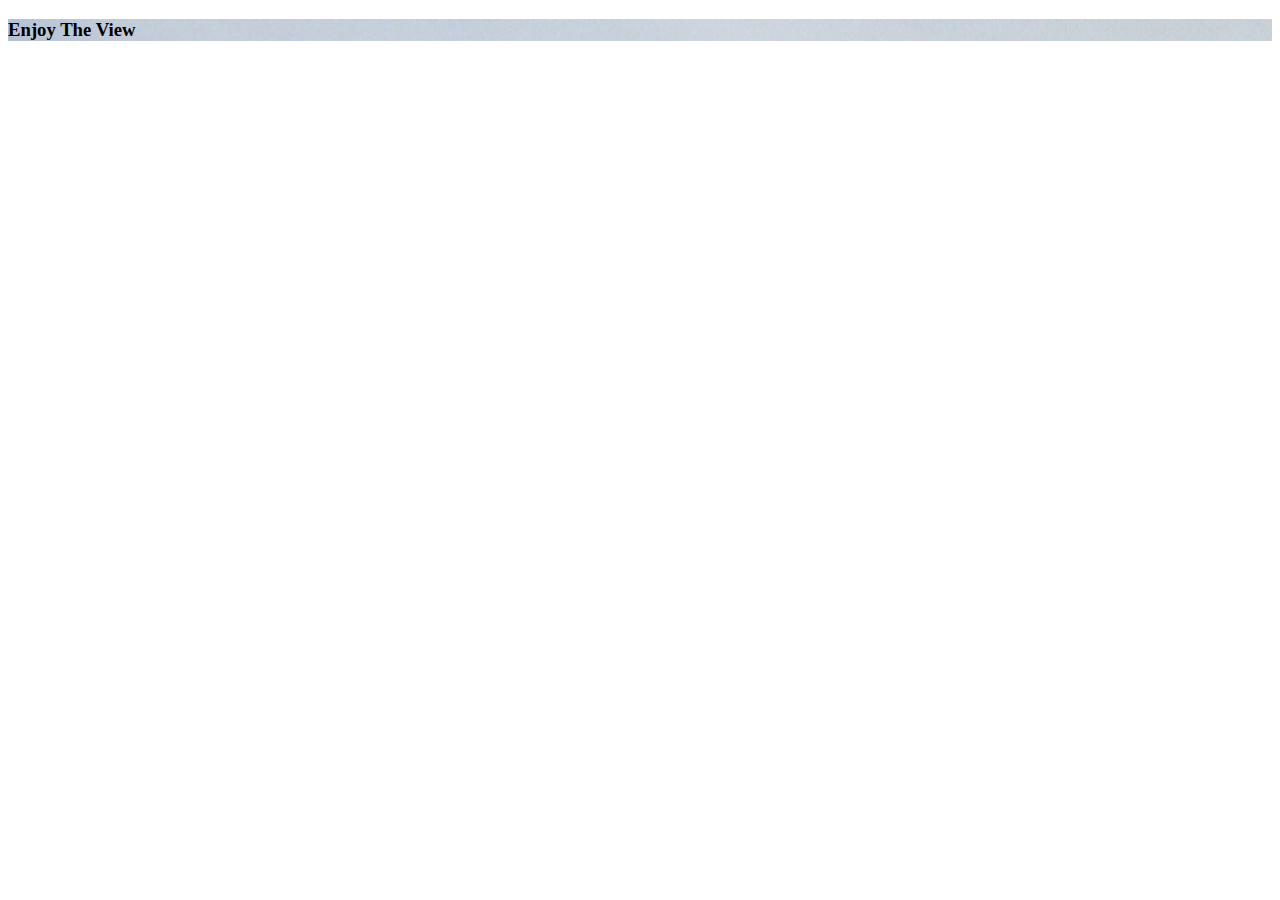
==== expanding.html @ a8f5b9f0 "Thu, Feb 29, 2024, 1:50 PM -08:00" ====
<!DOCTYPE html>
<html lang="en">
    <head>
        <title>Expanding</title>
    </head>
    <body>
        <div>
            <div style="background-image: url('css/images/cloudy_mountains.jpg')">
                <h3>Enjoy The View</h3>
            </div>
        </div>
    </body>
</html>
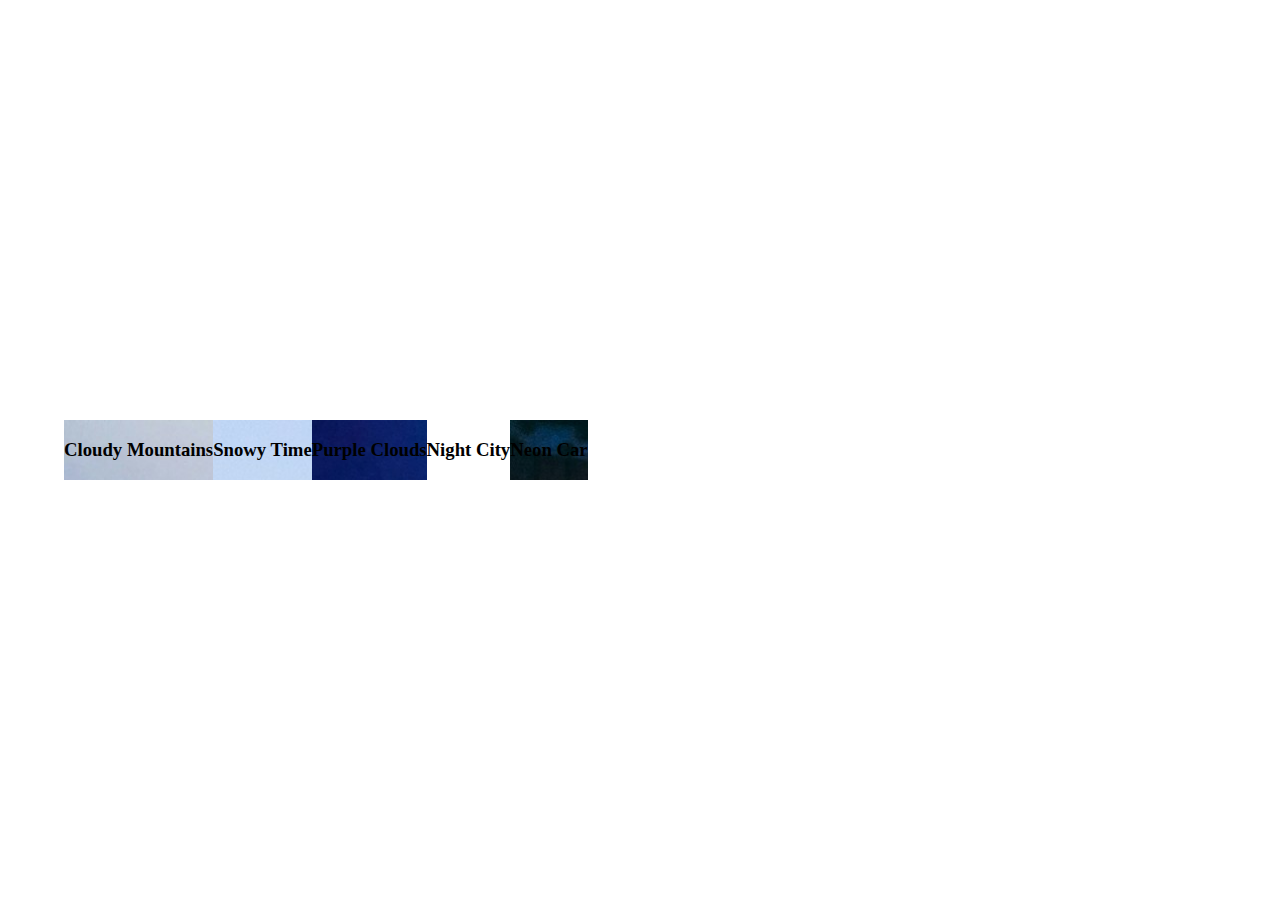
==== commit b4095d39: "Thu, Feb 29, 2024, 1:57 PM -08:00" ====
--- a/expanding.html
+++ b/expanding.html
@@ -2,11 +2,24 @@
 <html lang="en">
     <head>
         <title>Expanding</title>
+        <link rel="stylesheet" href="css/expanding.css">
     </head>
     <body>
-        <div>
+        <div class="container">
             <div style="background-image: url('css/images/cloudy_mountains.jpg')">
-                <h3>Enjoy The View</h3>
+                <h3>Cloudy Mountains</h3>
+            </div>
+            <div style="background-image: url('css/images/ski_lift.jpg')">
+                <h3>Snowy Time</h3>
+            </div>
+            <div style="background-image: url('css/images/purple_clouds.jpg')">
+                <h3>Purple Clouds</h3>
+            </div>
+            <div style="background-image: url('css/images/night_city.jpg')">
+                <h3>Night City</h3>
+            </div>
+            <div style="background-image: url('css/images/neon_car.jpg')">
+                <h3>Neon Car</h3>
             </div>
         </div>
     </body>
--- a/css/expanding.css
+++ b/css/expanding.css
@@ -0,0 +1,14 @@
+
+
+body {
+    height: 100vh;
+    display: flex;
+    align-items: center;
+    justify-content: center;
+    margin: 0;
+}
+
+.container {
+    width: 90vw;
+    display: flex;
+}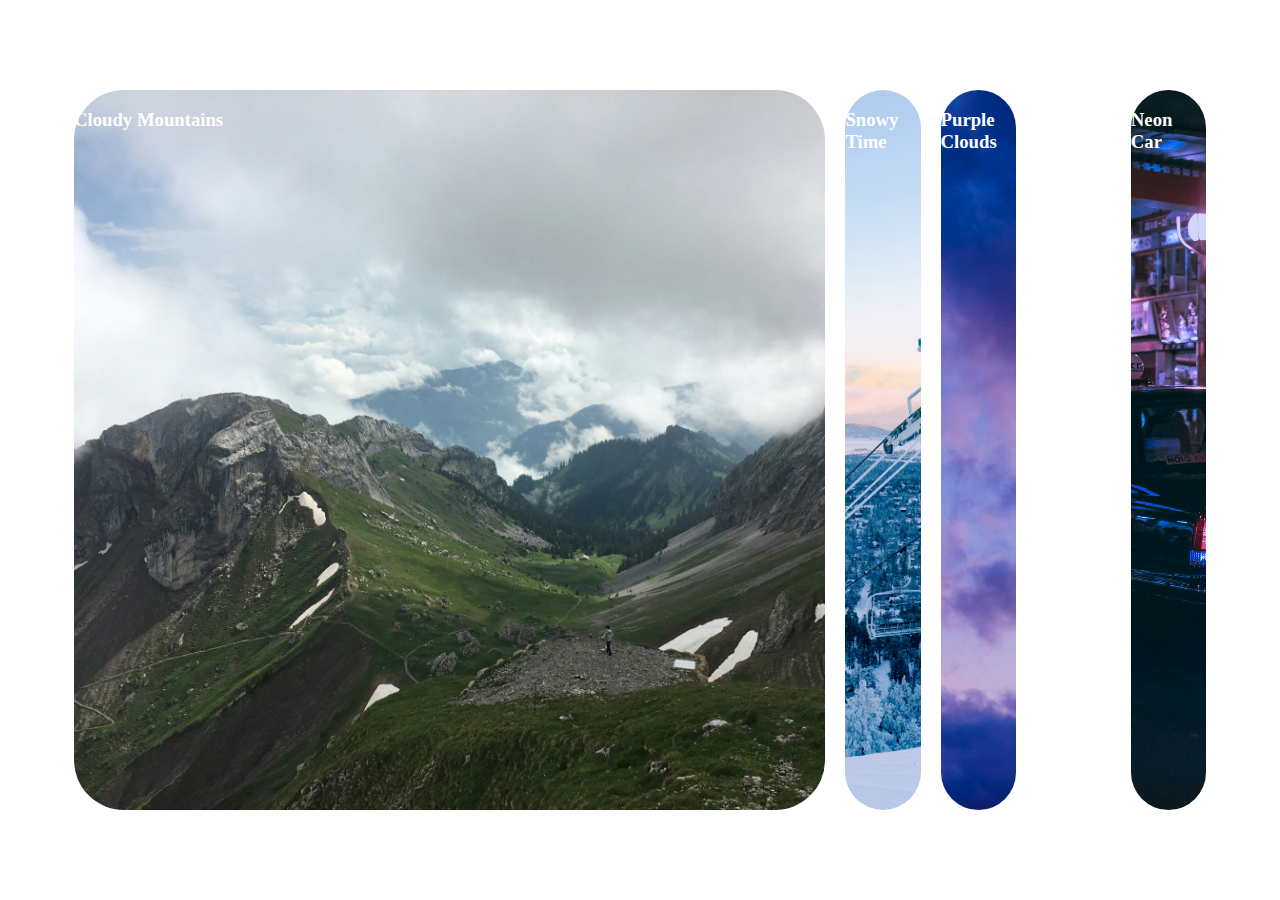
==== commit 254093d6: "Thu, Feb 29, 2024, 2:04 PM -08:00" ====
--- a/expanding.html
+++ b/expanding.html
@@ -6,19 +6,19 @@
     </head>
     <body>
         <div class="container">
-            <div style="background-image: url('css/images/cloudy_mountains.jpg')">
+            <div class="panel active" style="background-image: url('css/images/cloudy_mountains.jpg')">
                 <h3>Cloudy Mountains</h3>
             </div>
-            <div style="background-image: url('css/images/ski_lift.jpg')">
+            <div class="panel" style="background-image: url('css/images/ski_lift.jpg')">
                 <h3>Snowy Time</h3>
             </div>
-            <div style="background-image: url('css/images/purple_clouds.jpg')">
+            <div class="panel" style="background-image: url('css/images/purple_clouds.jpg')">
                 <h3>Purple Clouds</h3>
             </div>
-            <div style="background-image: url('css/images/night_city.jpg')">
+            <div class="panel" style="background-image: url('css/images/night_city.jpg')">
                 <h3>Night City</h3>
             </div>
-            <div style="background-image: url('css/images/neon_car.jpg')">
+            <div class="panel" style="background-image: url('css/images/neon_car.jpg')">
                 <h3>Neon Car</h3>
             </div>
         </div>
--- a/css/expanding.css
+++ b/css/expanding.css
@@ -1,4 +1,6 @@
-
+* {
+    box-sizing: border-box;
+}
 
 body {
     height: 100vh;
@@ -11,4 +13,20 @@
 .container {
     width: 90vw;
     display: flex;
+}
+
+.panel {
+    background-size: cover;
+    background-position: center;
+    background-repeat: no-repeat;
+    height: 80vh;
+    border-radius: 50px;
+    color: white;
+    cursor: pointer;
+    flex: 0.5;
+    margin: 10px;
+}
+
+.panel.active {
+    flex: 5;
 }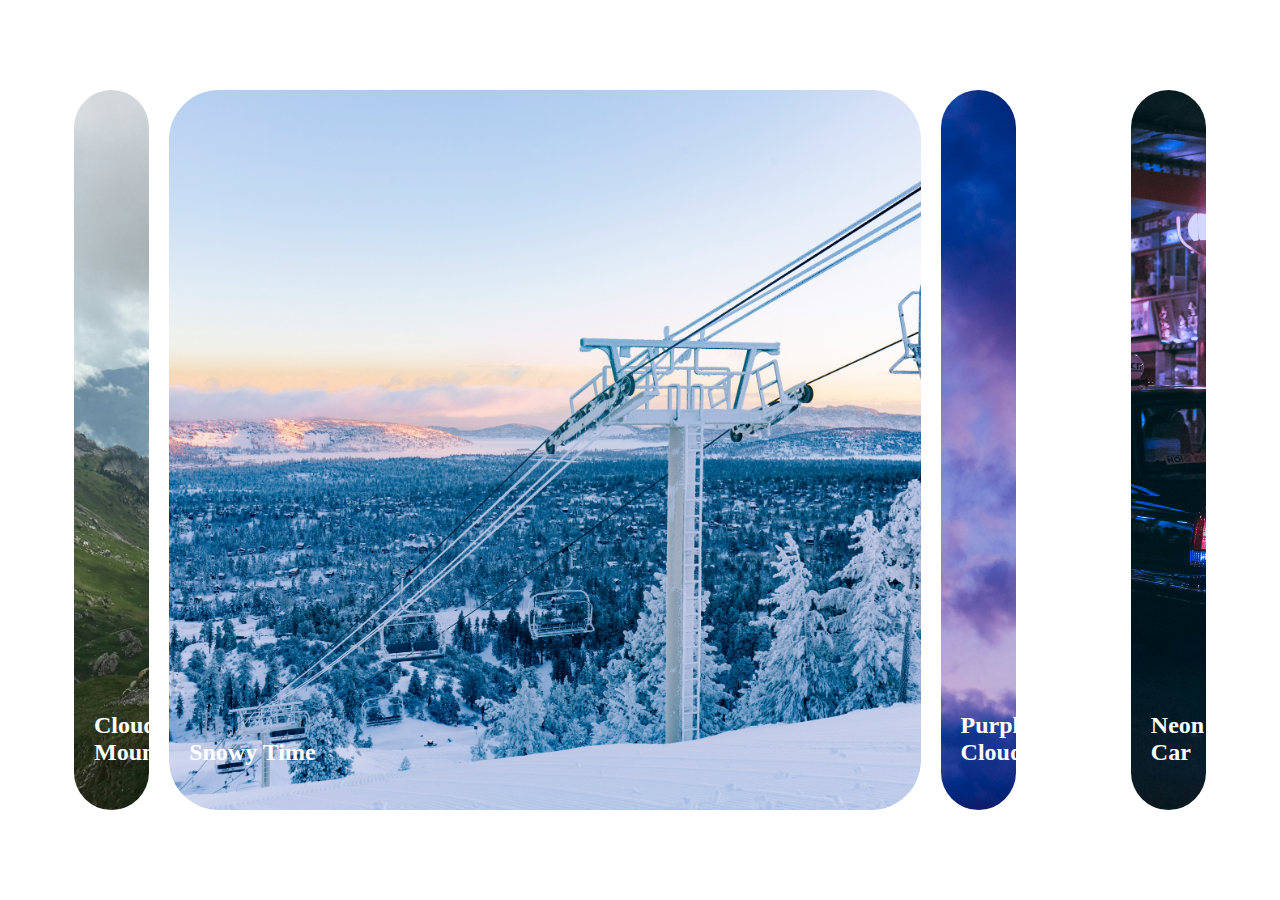
==== commit e201b17a: "Thu, Feb 29, 2024, 2:07 PM -08:00" ====
--- a/expanding.html
+++ b/expanding.html
@@ -6,10 +6,10 @@
     </head>
     <body>
         <div class="container">
-            <div class="panel active" style="background-image: url('css/images/cloudy_mountains.jpg')">
+            <div class="panel" style="background-image: url('css/images/cloudy_mountains.jpg')">
                 <h3>Cloudy Mountains</h3>
             </div>
-            <div class="panel" style="background-image: url('css/images/ski_lift.jpg')">
+            <div class="panel active" style="background-image: url('css/images/ski_lift.jpg')">
                 <h3>Snowy Time</h3>
             </div>
             <div class="panel" style="background-image: url('css/images/purple_clouds.jpg')">
--- a/css/expanding.css
+++ b/css/expanding.css
@@ -25,8 +25,16 @@
     cursor: pointer;
     flex: 0.5;
     margin: 10px;
+    position: relative;
 }
 
 .panel.active {
     flex: 5;
-}+}
+
+.panel h3 {
+    font-size: 24px;
+    position: absolute;
+    bottom: 20px;
+    left: 20px;
+}
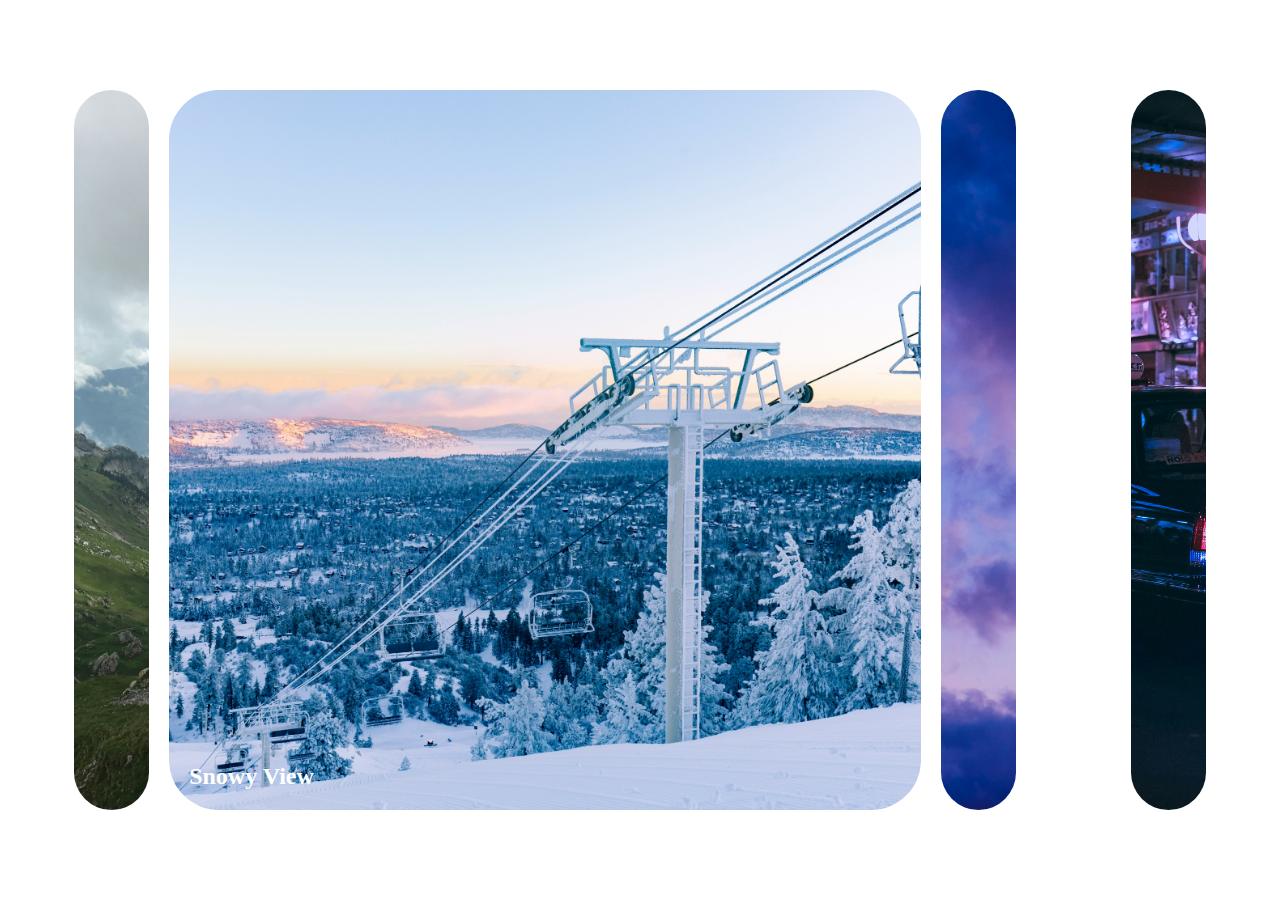
==== commit de790353: "Thu, Feb 29, 2024, 2:09 PM -08:00" ====
--- a/expanding.html
+++ b/expanding.html
@@ -10,7 +10,7 @@
                 <h3>Cloudy Mountains</h3>
             </div>
             <div class="panel active" style="background-image: url('css/images/ski_lift.jpg')">
-                <h3>Snowy Time</h3>
+                <h3>Snowy View</h3>
             </div>
             <div class="panel" style="background-image: url('css/images/purple_clouds.jpg')">
                 <h3>Purple Clouds</h3>
--- a/css/expanding.css
+++ b/css/expanding.css
@@ -37,4 +37,10 @@
     position: absolute;
     bottom: 20px;
     left: 20px;
+    margin: 0;
+    opacity: 0;
 }
+
+.panel.active h3 {
+    opacity: 1;
+}
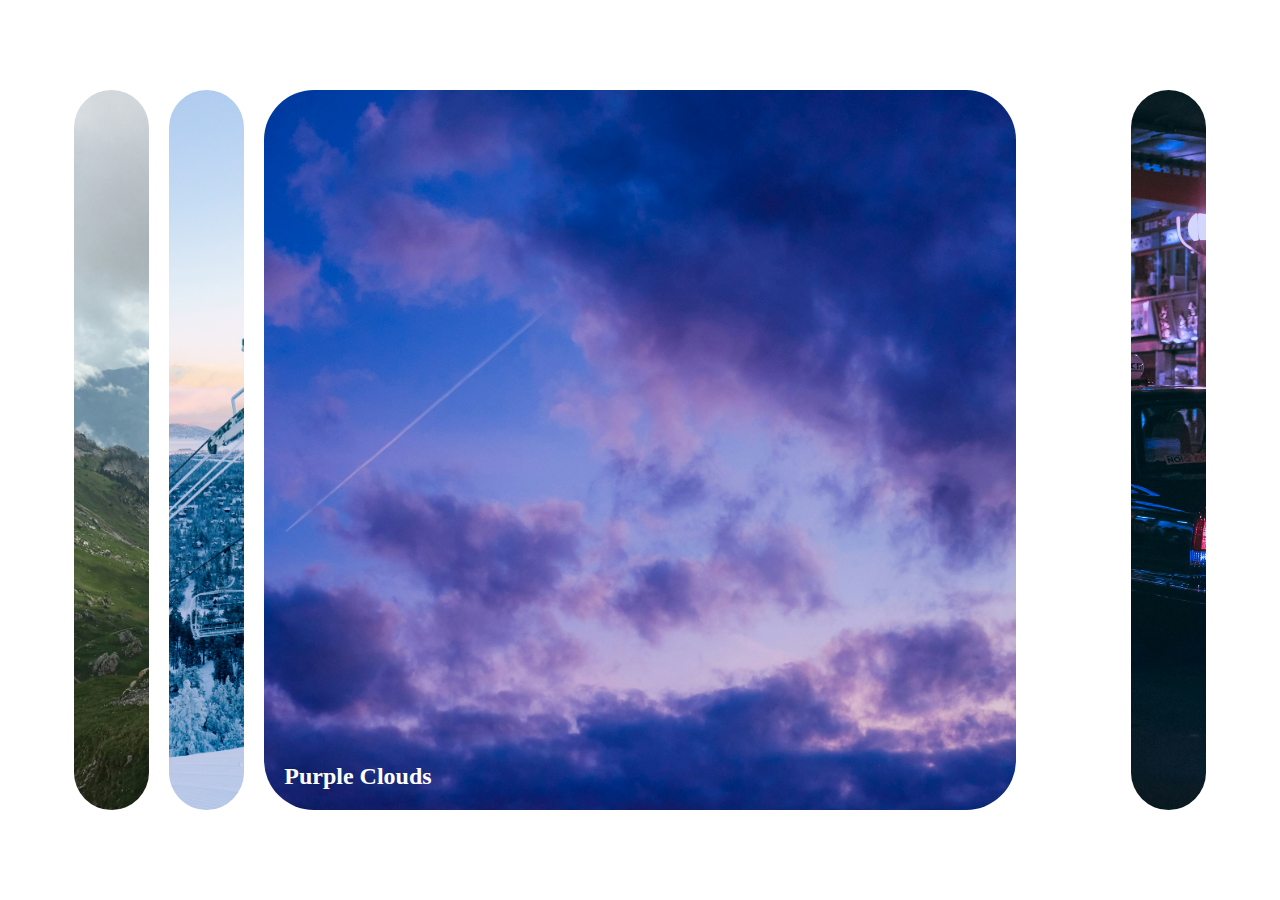
==== commit 7b93696b: "Thu, Feb 29, 2024, 2:10 PM -08:00" ====
--- a/expanding.html
+++ b/expanding.html
@@ -9,10 +9,10 @@
             <div class="panel" style="background-image: url('css/images/cloudy_mountains.jpg')">
                 <h3>Cloudy Mountains</h3>
             </div>
-            <div class="panel active" style="background-image: url('css/images/ski_lift.jpg')">
+            <div class="panel" style="background-image: url('css/images/ski_lift.jpg')">
                 <h3>Snowy View</h3>
             </div>
-            <div class="panel" style="background-image: url('css/images/purple_clouds.jpg')">
+            <div class="panel active" style="background-image: url('css/images/purple_clouds.jpg')">
                 <h3>Purple Clouds</h3>
             </div>
             <div class="panel" style="background-image: url('css/images/night_city.jpg')">
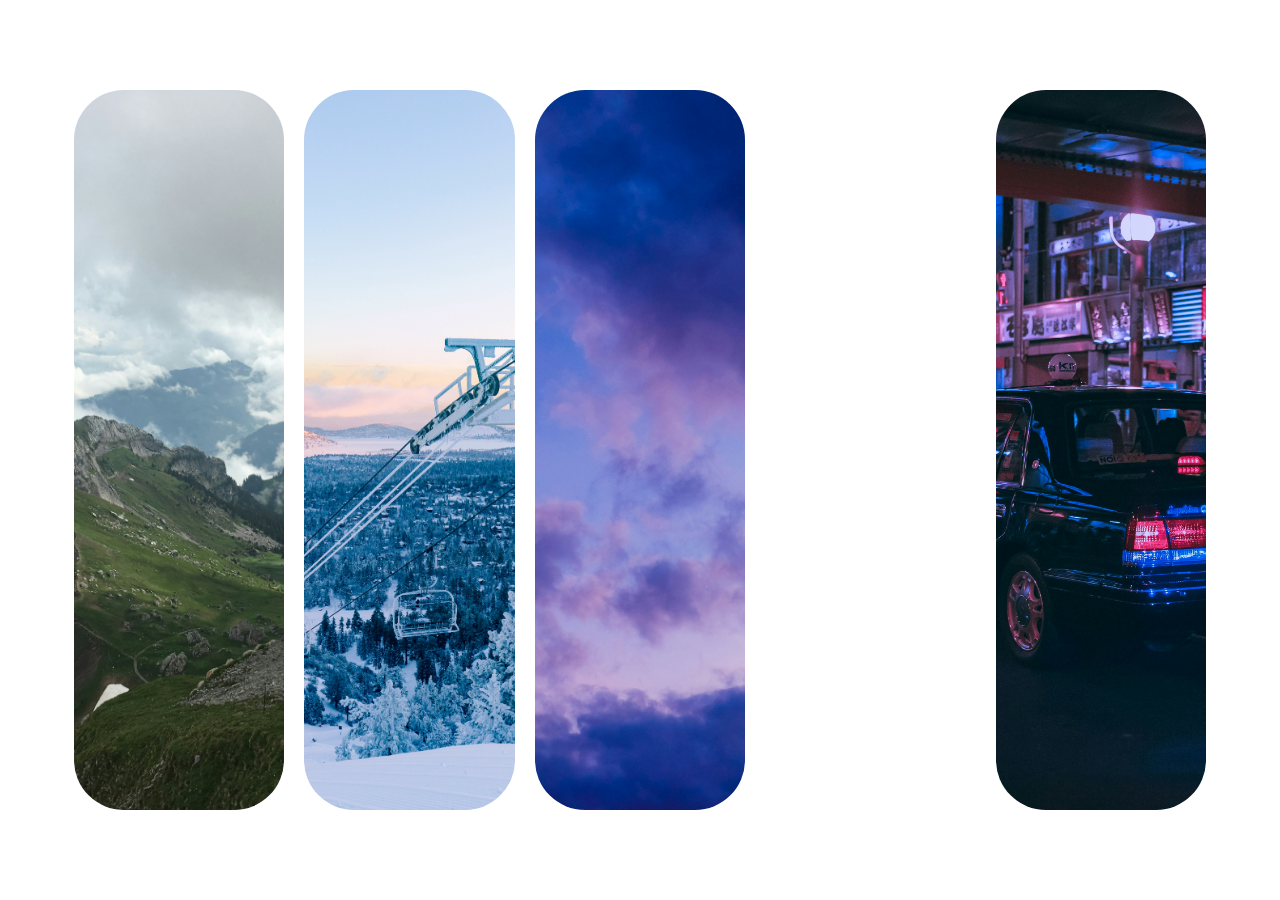
==== commit 6a9f72f0: "Thu, Feb 29, 2024, 2:24 PM -08:00" ====
--- a/expanding.html
+++ b/expanding.html
@@ -12,7 +12,7 @@
             <div class="panel" style="background-image: url('css/images/ski_lift.jpg')">
                 <h3>Snowy View</h3>
             </div>
-            <div class="panel active" style="background-image: url('css/images/purple_clouds.jpg')">
+            <div class="panel" style="background-image: url('css/images/purple_clouds.jpg')">
                 <h3>Purple Clouds</h3>
             </div>
             <div class="panel" style="background-image: url('css/images/night_city.jpg')">
@@ -23,4 +23,6 @@
             </div>
         </div>
     </body>
+
+    <script src="js/expanding.js"></script>
 </html>
--- a/css/expanding.css
+++ b/css/expanding.css
@@ -1,3 +1,6 @@
+@import url('https://fonts.googleapis.com/css2?family=Mulish:ital,wght@0,200..1000;1,200..1000&display=swap')
+
+
 * {
     box-sizing: border-box;
 }
@@ -8,6 +11,7 @@
     align-items: center;
     justify-content: center;
     margin: 0;
+    font-family: 'Mulish', sans-serif;
 }
 
 .container {
@@ -44,3 +48,16 @@
 .panel.active h3 {
     opacity: 1;
 }
+
+
+@media (max-width: 480px) {
+    .panel:nth-of-type(4){
+        display: none;
+    }
+    .panel:nth-of-type(5){
+        display: none;
+    }
+    .container{
+        width: 100vw;
+    }
+}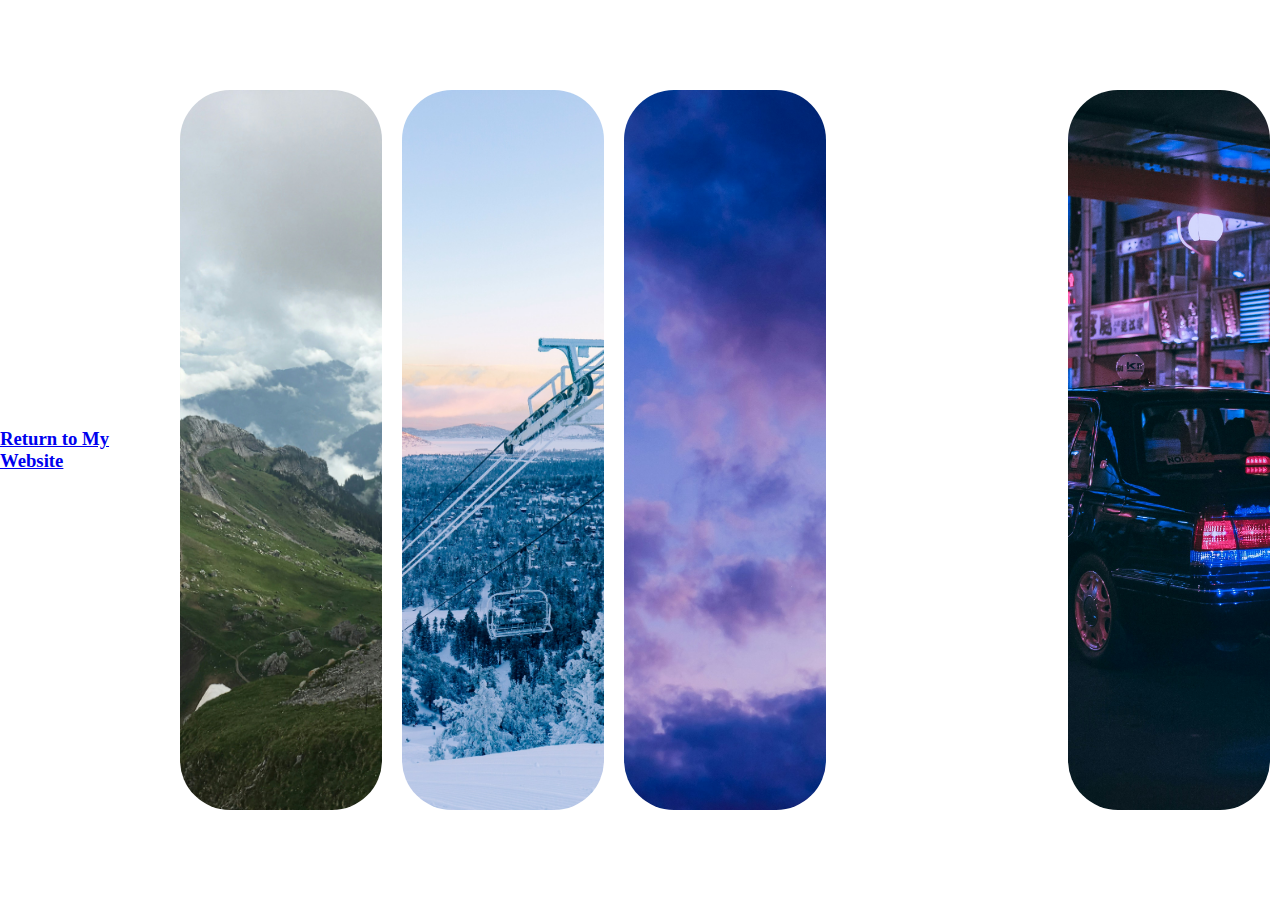
==== commit 49d4024c: "Sun, Mar 17, 2024, 7:25 PM -07:00" ====
--- a/expanding.html
+++ b/expanding.html
@@ -5,6 +5,7 @@
         <link rel="stylesheet" href="css/expanding.css">
     </head>
     <body>
+        <h3 class="return"><a href="index.html">Return to My Website</a></h3>
         <div class="container">
             <div class="panel" style="background-image: url('css/images/cloudy_mountains.jpg')">
                 <h3>Cloudy Mountains</h3>
--- a/css/expanding.css
+++ b/css/expanding.css
@@ -1,6 +1,3 @@
-@import url('https://fonts.googleapis.com/css2?family=Mulish:ital,wght@0,200..1000;1,200..1000&display=swap')
-
-
 * {
     box-sizing: border-box;
 }
@@ -11,7 +8,6 @@
     align-items: center;
     justify-content: center;
     margin: 0;
-    font-family: 'Mulish', sans-serif;
 }
 
 .container {
@@ -30,6 +26,7 @@
     flex: 0.5;
     margin: 10px;
     position: relative;
+    transition: flex 1s ease-in;
 }
 
 .panel.active {
@@ -47,6 +44,7 @@
 
 .panel.active h3 {
     opacity: 1;
+    transition: opacity .6s ease-in 0.4s;
 }
 
 
